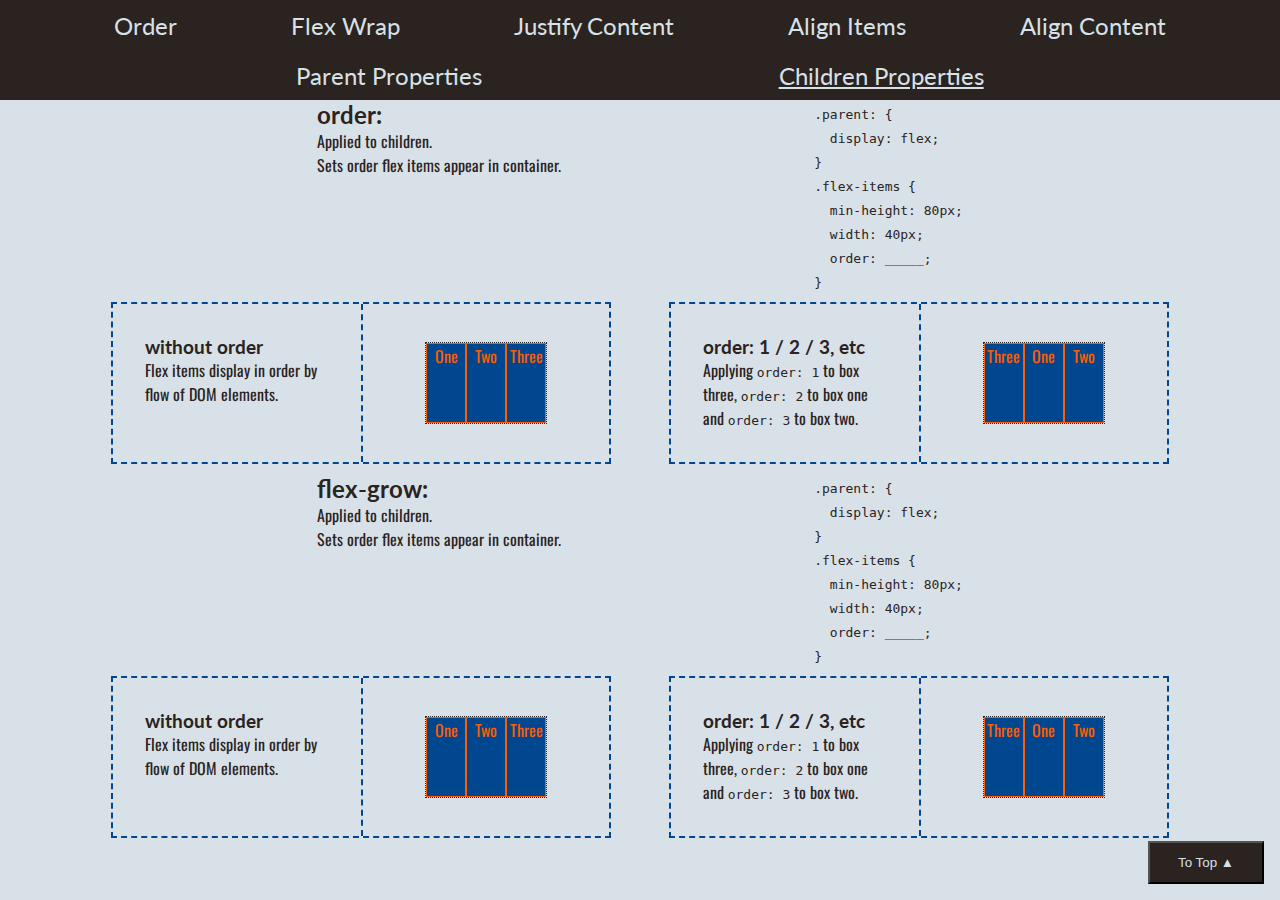
==== children.html @ 6344c392 "Add children page" ====
<!DOCTYPE html>
<html lang="en">

<head>
    <meta charset="UTF-8">
    <meta name="viewport" content="width=device-width, initial-scale=1.0">
    <link rel="stylesheet" href="assets/css/style.css">
    <title>Flexbox Cheatsheet | Children</title>
</head>

<body>
    <header>
        <nav>
            <ul class="nav-links">
                <li><a href="#order">Order</a></li>
                <li><a href="#flex-wrap">Flex Wrap</a></li>
                <li><a href="#justify-content">Justify Content</a></li>
                <li><a href="#align-items">Align Items</a></li>
                <li><a href="#align-content">Align Content</a></li>
            </ul>
            <ul class="nav-links">
                <li><a href="index.html">Parent Properties</a></li>
                <li><a href="children.html" class="active">Children Properties</a></li>
            </ul>
        </nav>
    </header>
    <main>
        <section id="order">
            <div class="layout-container evenly">
                <div>
                    <h2>order:</h2>
                    <p>Applied to children.</p>
                    <p>Sets order flex items appear in container.</p>
                </div>
                <div>
                    <code>
                        .parent: {<br/>
                        &nbsp display: flex;<br/>
                        }<br/>
                        .flex-items {<br/>
                        &nbsp min-height: 80px;<br/>
                        &nbsp width: 40px;<br/>
                        &nbsp order: _____;<br/>
                        }
                    </code>
                </div>
            </div>
            <div class="layout-container evenly">
                <div class="container">
                    <div class="description">
                        <h3>without order</h3>
                        <p>Flex items display in order by flow of DOM elements.</p>
                    </div>
                    <div class="example">
                        <div class="display justify-end">
                            <div class="box">One</div>
                            <div class="box">Two</div>
                            <div class="box">Three</div>
                        </div>
                    </div>
                </div>
                <div class="container">
                    <div class="description">
                        <h3>order: 1 / 2 / 3, etc</h3>
                        <p>Applying <code>order: 1</code> to box three, <code>order: 2</code> to box one and
                            <code>order: 3</code> to box two.</p>
                    </div>
                    <div class="example">
                        <div class="display justify-center">
                            <div class="box order-two">One</div>
                            <div class="box order-three">Two</div>
                            <div class="box order-one">Three</div>
                        </div>
                    </div>
                </div>
            </div>
        </section>
        <section id="flex-grow">
            <div class="layout-container evenly">
                <div>
                    <h2>flex-grow:</h2>
                    <p>Applied to children.</p>
                    <p>Sets order flex items appear in container.</p>
                </div>
                <div>
                    <code>
                        .parent: {<br/>
                        &nbsp display: flex;<br/>
                        }<br/>
                        .flex-items {<br/>
                        &nbsp min-height: 80px;<br/>
                        &nbsp width: 40px;<br/>
                        &nbsp order: _____;<br/>
                        }
                    </code>
                </div>
            </div>
            <div class="layout-container evenly">
                <div class="container">
                    <div class="description">
                        <h3>without order</h3>
                        <p>Flex items display in order by flow of DOM elements.</p>
                    </div>
                    <div class="example">
                        <div class="display justify-end">
                            <div class="box">One</div>
                            <div class="box">Two</div>
                            <div class="box">Three</div>
                        </div>
                    </div>
                </div>
                <div class="container">
                    <div class="description">
                        <h3>order: 1 / 2 / 3, etc</h3>
                        <p>Applying <code>order: 1</code> to box three, <code>order: 2</code> to box one and
                            <code>order: 3</code> to box two.</p>
                    </div>
                    <div class="example">
                        <div class="display justify-center">
                            <div class="box order-two">One</div>
                            <div class="box order-three">Two</div>
                            <div class="box order-one">Three</div>
                        </div>
                    </div>
                </div>
            </div>
        </section>
        <button type="button" id="scroll-up">To Top &#9650;</button>

    </main>
    <script src="assets/js/script.js"></script>

</body>

</html>
---- assets/css/style.css ----
@import url("https://fonts.googleapis.com/css2?family=Lato&family=Oswald&display=swap");

:root {
    --site-black: #2A231F;
    --site-white: #D8E1E7;
    --site-blue: #00478F;
    --site-orange: #FF5D00;
}

* {
    margin: 0;
    padding: 0;
    box-sizing: border-box;
}

body {
    font-family: Oswald, sans-serif;
    background-color: var(--site-white);
    color: var(--site-black);
}

li {
    list-style: none;
}

a {
    text-decoration: none;
    color: inherit;
}

header {
    height: 100px;
    background-color: var(--site-black);
    font-family: Lato, sans-serif;
    font-size: 1.5rem;
}

nav {
    height: 100%;
    width: 100%;
    display: flex;
    flex-direction: column;
    align-items: center;
    justify-content: space-around;
    color: var(--site-white);

}

.nav-links {
    width: inherit;
    display: flex;
    justify-content: space-evenly;
}

.active {
    text-decoration: underline;
}

main {
    display: flex;
    flex-direction: column;
    align-items: center;
}

h1, h2, h3 {
    font-family: Lato, sans-serif;
}

#scroll-up {
    position: fixed;
    bottom: 16px;
    right: 16px;
    padding: 0.75rem 1.75rem;
    color: var(--site-white);
    background-color: var(--site-black);
}

.box {
    min-height: 80px;
    width: 40px;
    background-color: var(--site-blue);
    color: var(--site-orange);
    border: 1px solid var(--site-orange);
    text-align: center;
}

.box-height {
    min-height: 40px;
    max-height: 40px;
}

.box-two {
    min-height: 60px;
}

.box-three {
    min-height: 100px;
}


.container {
    width: 500px;
    display: flex;
    justify-content: space-evenly;
    margin: 10px;
    border: 2px dashed var(--site-blue);
}

.layout-container {
    width: 90vw;
    display: flex;
    flex-wrap: wrap;
    justify-content: space-around;
}

.description {
    padding: 2rem;
    max-width: 250px;
    border-right: 2px dashed var(--site-blue);
}

.example {
    width: 250px;
    padding: 2rem;
    display: flex;
    justify-content: center;
    align-items: center;

}

.bigger {
    height: 160px;
}

.wider {
    width: 180px;
}

.display {
    display: flex;
    border: 1px dotted var(--site-black);
}

.row {
    flex-direction: row;
}

.reverse {
    flex-direction: row-reverse;
}

.col {
    flex-direction: column;
}

.col-reverse {
    flex-direction: column-reverse;
}

.nowrap {
    flex-wrap: nowrap;
}

.wrap {
    flex-wrap: wrap;
}

.wrap-reverse {
    flex-wrap: wrap-reverse;
}

.stretch {
    align-items: stretch;
}

.align-start {
    align-items: flex-start;
}

.align-end {
    align-items: flex-end;
}

.align-center {
    align-items: center;
}

.align-baseline {
    align-items: baseline;
}

.justify-start {
    justify-content: flex-start;
}

.justify-end {
    justify-content: flex-end;
}

.justify-center {
    justify-content: center;
}

.evenly {
    justify-content: space-evenly;
}

.around {
    justify-content: space-around;
}

.between {
    justify-content: space-between;
}

.content-stretch {
    align-content: stretch;
}

.content-start {
    align-content: flex-start;
}

.content-end {
    align-content: flex-end;
}

.content-center {
    align-content: center;
}

.content-between {
    align-content: space-between;
}

.content-around {
    align-content: space-around;
}

.order-one {
    order: 1;
}

.order-two {
    order: 2;
}

.order-three {
    order: 3;
}
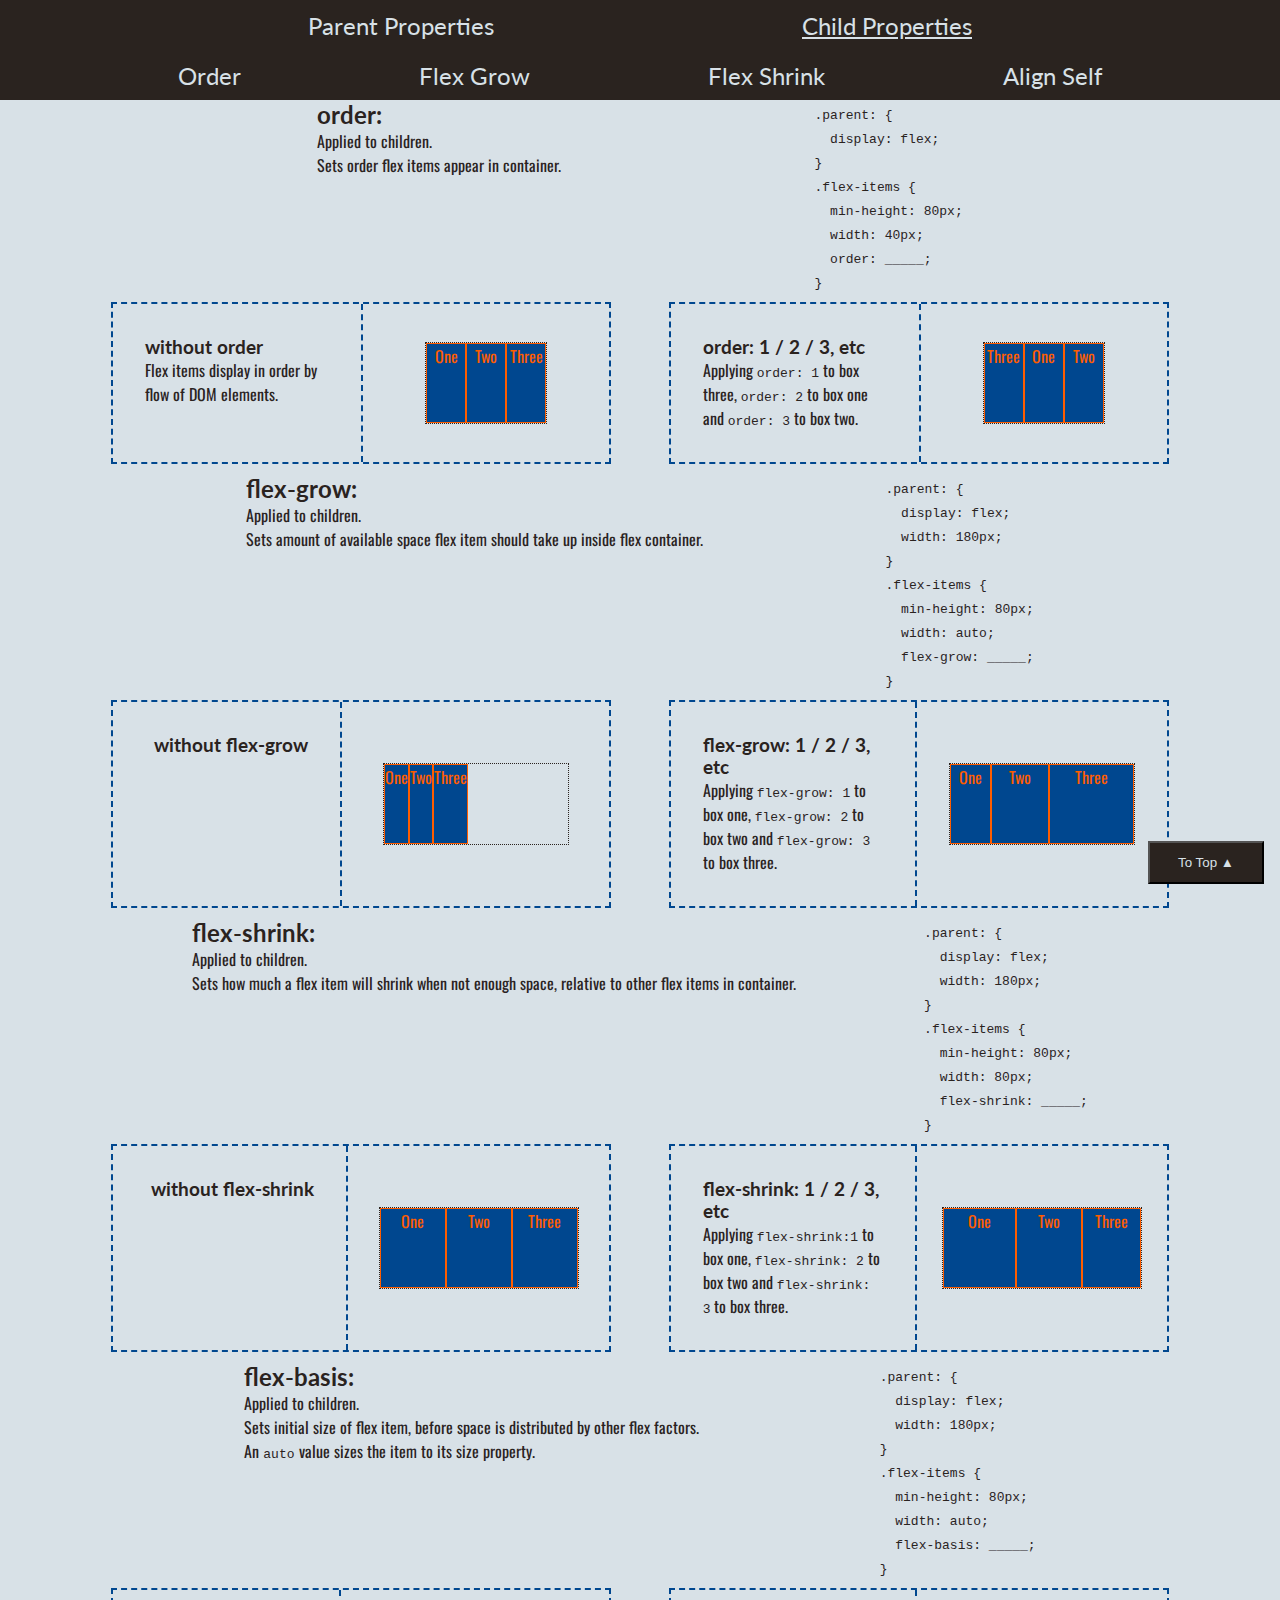
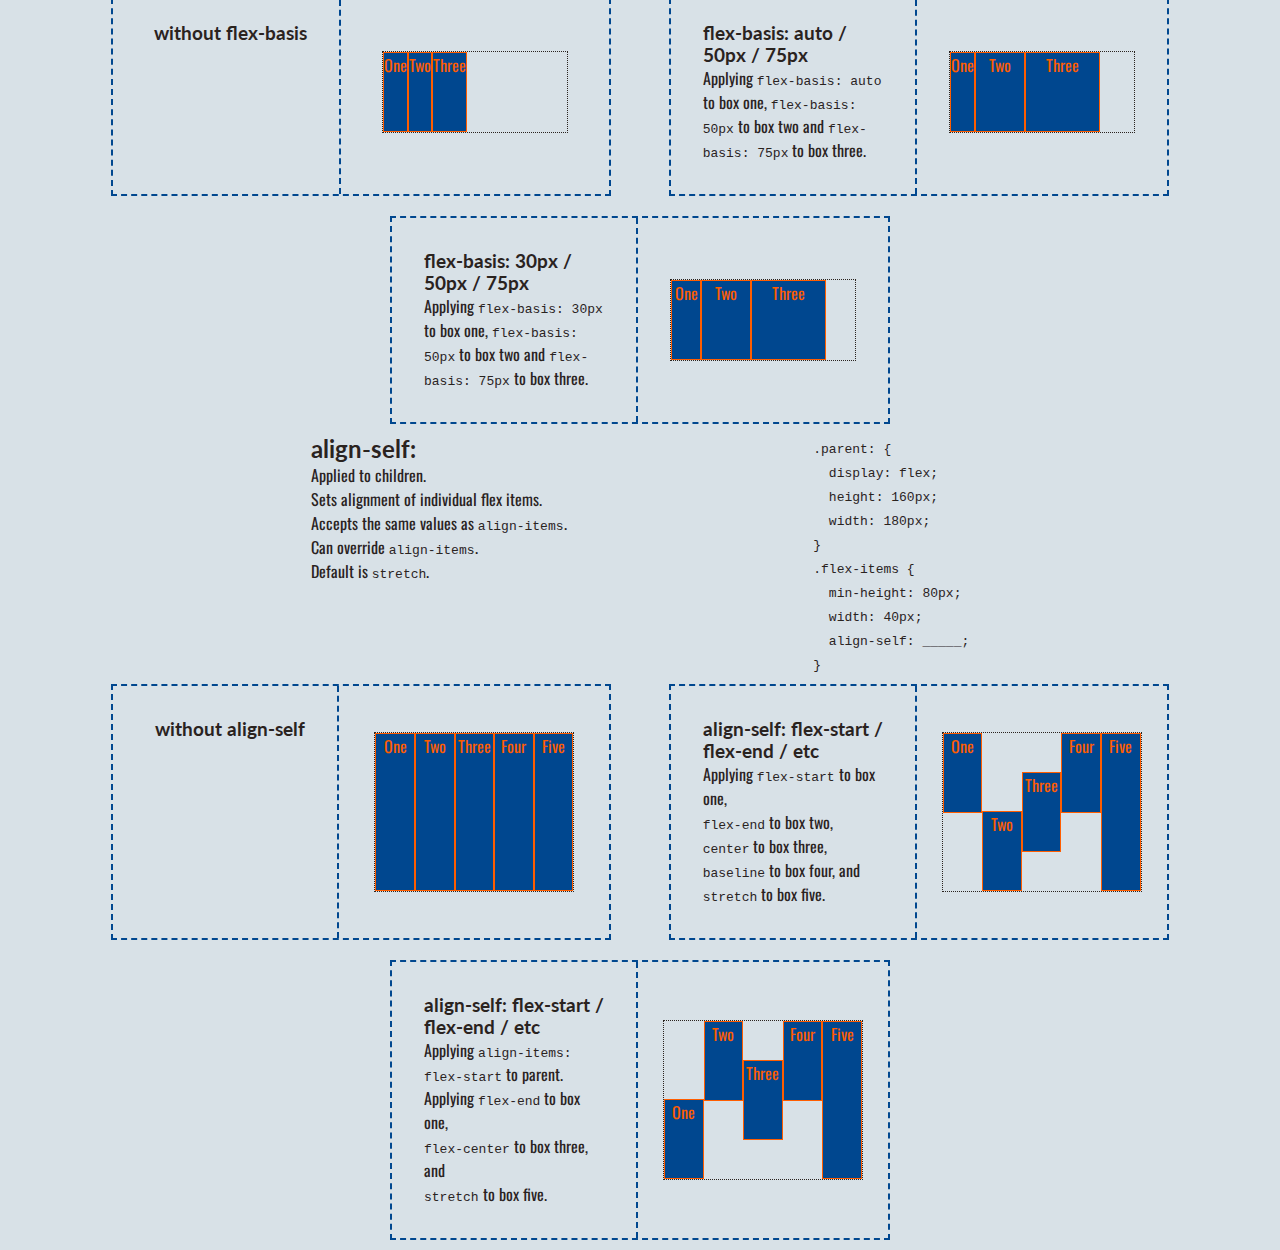
==== commit 6787fd37: "Up to align-self in child props" ====
--- a/children.html
+++ b/children.html
@@ -12,15 +12,14 @@
     <header>
         <nav>
             <ul class="nav-links">
-                <li><a href="#order">Order</a></li>
-                <li><a href="#flex-wrap">Flex Wrap</a></li>
-                <li><a href="#justify-content">Justify Content</a></li>
-                <li><a href="#align-items">Align Items</a></li>
-                <li><a href="#align-content">Align Content</a></li>
+                <li><a href="index.html">Parent Properties</a></li>
+                <li><a href="children.html" class="active">Child Properties</a></li>
             </ul>
             <ul class="nav-links">
-                <li><a href="index.html">Parent Properties</a></li>
-                <li><a href="children.html" class="active">Children Properties</a></li>
+                <li><a href="#order">Order</a></li>
+                <li><a href="#flex-grow">Flex Grow</a></li>
+                <li><a href="#flex-shrink">Flex Shrink</a></li>
+                <li><a href="#align-self">Align Self</a></li>
             </ul>
         </nav>
     </header>
@@ -80,46 +79,241 @@
                 <div>
                     <h2>flex-grow:</h2>
                     <p>Applied to children.</p>
-                    <p>Sets order flex items appear in container.</p>
-                </div>
-                <div>
-                    <code>
-                        .parent: {<br/>
-                        &nbsp display: flex;<br/>
+                    <p>Sets amount of available space flex item should take up inside flex container.</p>
+                </div>
+                <div>
+                    <code>
+                        .parent: {<br/>
+                        &nbsp display: flex;<br/>
+                        &nbsp width: 180px;<br/>
+                        }<br/>
+                        .flex-items {<br/>
+                        &nbsp min-height: 80px;<br/>
+                        &nbsp width: auto;<br/>
+                        &nbsp flex-grow: _____;<br/>
+                        }
+                    </code>
+                </div>
+            </div>
+            <div class="layout-container evenly">
+                <div class="container">
+                    <div class="description">
+                        <h3>without flex-grow</h3>
+                        <p> </p>
+                    </div>
+                    <div class="example">
+                        <div class="display wider">
+                            <div class="box no-width">One</div>
+                            <div class="box no-width">Two</div>
+                            <div class="box no-width">Three</div>
+                        </div>
+                    </div>
+                </div>
+                <div class="container">
+                    <div class="description">
+                        <h3>flex-grow: 1 / 2 / 3, etc</h3>
+                        <p>Applying <code>flex-grow: 1</code> to box one, <code>flex-grow: 2</code> to box two and
+                            <code>flex-grow: 3</code> to box three.</p>
+                    </div>
+                    <div class="example">
+                        <div class="display wider">
+                            <div class="box no-width grow-one">One</div>
+                            <div class="box no-width grow-two">Two</div>
+                            <div class="box no-width grow-three">Three</div>
+                        </div>
+                    </div>
+                </div>
+            </div>
+        </section>
+        <section id="flex-shrink">
+            <div class="layout-container evenly">
+                <div>
+                    <h2>flex-shrink:</h2>
+                    <p>Applied to children.</p>
+                    <p>Sets how much a flex item will shrink when not enough space, relative to other flex items in container.</p>
+                </div>
+                <div>
+                    <code>
+                        .parent: {<br/>
+                        &nbsp display: flex;<br/>
+                        &nbsp width: 180px;<br/>
+                        }<br/>
+                        .flex-items {<br/>
+                        &nbsp min-height: 80px;<br/>
+                        &nbsp width: 80px;<br/>
+                        &nbsp flex-shrink: _____;<br/>
+                        }
+                    </code>
+                </div>
+            </div>
+            <div class="layout-container evenly">
+                <div class="container">
+                    <div class="description">
+                        <h3>without flex-shrink</h3>
+                    </div>
+                    <div class="example">
+                        <div class="display wider">
+                            <div class="box twice-width">One</div>
+                            <div class="box twice-width">Two</div>
+                            <div class="box twice-width">Three</div>
+                        </div>
+                    </div>
+                </div>
+                <div class="container">
+                    <div class="description">
+                        <h3>flex-shrink: 1 / 2 / 3, etc</h3>
+                        <p>Applying <code>flex-shrink:1</code> to box one, <code>flex-shrink: 2</code> to box two and
+                            <code>flex-shrink: 3</code> to box three.</p>
+                    </div>
+                    <div class="example">
+                        <div class="display wider">
+                            <div class="box twice-width shrink-one">One</div>
+                            <div class="box twice-width shrink-two">Two</div>
+                            <div class="box twice-width shrink-three">Three</div>
+                        </div>
+                    </div>
+                </div>
+            </div>
+        </section>
+        <section id="flex-basis">
+            <div class="layout-container evenly">
+                <div>
+                    <h2>flex-basis:</h2>
+                    <p>Applied to children.</p>
+                    <p>Sets initial size of flex item, before space is distributed by other flex factors.</p>
+                    <p>An <code>auto</code> value sizes the item to its size property.</p>
+                </div>
+                <div>
+                    <code>
+                        .parent: {<br/>
+                        &nbsp display: flex;<br/>
+                        &nbsp width: 180px;<br/>
+                        }<br/>
+                        .flex-items {<br/>
+                        &nbsp min-height: 80px;<br/>
+                        &nbsp width: auto;<br/>
+                        &nbsp flex-basis: _____;<br/>
+                        }
+                    </code>
+                </div>
+            </div>
+            <div class="layout-container evenly">
+                <div class="container">
+                    <div class="description">
+                        <h3>without flex-basis</h3>
+                    </div>
+                    <div class="example">
+                        <div class="display wider">
+                            <div class="box no-width">One</div>
+                            <div class="box no-width">Two</div>
+                            <div class="box no-width">Three</div>
+                        </div>
+                    </div>
+                </div>
+                <div class="container">
+                    <div class="description">
+                        <h3>flex-basis: auto / 50px / 75px</h3>
+                        <p>Applying <code>flex-basis: auto</code> to box one, <code>flex-basis: 50px</code> to box two and
+                            <code>flex-basis: 75px</code> to box three.</p>
+                    </div>
+                    <div class="example">
+                        <div class="display wider">
+                            <div class="box no-width basis-auto">One</div>
+                            <div class="box no-width basis-two">Two</div>
+                            <div class="box no-width basis-three">Three</div>
+                        </div>
+                    </div>
+                </div>
+                <div class="container">
+                    <div class="description">
+                        <h3>flex-basis: 30px / 50px / 75px</h3>
+                        <p>Applying <code>flex-basis: 30px</code> to box one, <code>flex-basis: 50px</code> to box two and
+                            <code>flex-basis: 75px</code> to box three.</p>
+                    </div>
+                    <div class="example">
+                        <div class="display wider">
+                            <div class="box no-width basis-one">One</div>
+                            <div class="box no-width basis-two">Two</div>
+                            <div class="box no-width basis-three">Three</div>
+                        </div>
+                    </div>
+                </div>
+            </div>
+        </section>
+        <section id="align-self">
+            <div class="layout-container evenly">
+                <div>
+                    <h2>align-self:</h2>
+                    <p>Applied to children.</p>
+                    <p>Sets alignment of individual flex items.</p>
+                    <p>Accepts the same values as <code>align-items</code>.</p>
+                    <p>Can override <code>align-items</code>.</p>
+                    <p>Default is <code>stretch</code>.</p>
+                </div>
+                <div>
+                    <code>
+                        .parent: {<br/>
+                        &nbsp display: flex;<br/>
+                        &nbsp height: 160px;<br/>
+                        &nbsp width: 180px;<br/>
                         }<br/>
                         .flex-items {<br/>
                         &nbsp min-height: 80px;<br/>
                         &nbsp width: 40px;<br/>
-                        &nbsp order: _____;<br/>
-                        }
-                    </code>
-                </div>
-            </div>
-            <div class="layout-container evenly">
-                <div class="container">
-                    <div class="description">
-                        <h3>without order</h3>
-                        <p>Flex items display in order by flow of DOM elements.</p>
-                    </div>
-                    <div class="example">
-                        <div class="display justify-end">
+                        &nbsp align-self: _____;<br/>
+                        }
+                    </code>
+                </div>
+            </div>
+            <div class="layout-container evenly">
+                <div class="container">
+                    <div class="description">
+                        <h3>without align-self</h3>
+                    </div>
+                    <div class="example">
+                        <div class="display bigger wider">
                             <div class="box">One</div>
                             <div class="box">Two</div>
                             <div class="box">Three</div>
-                        </div>
-                    </div>
-                </div>
-                <div class="container">
-                    <div class="description">
-                        <h3>order: 1 / 2 / 3, etc</h3>
-                        <p>Applying <code>order: 1</code> to box three, <code>order: 2</code> to box one and
-                            <code>order: 3</code> to box two.</p>
-                    </div>
-                    <div class="example">
-                        <div class="display justify-center">
-                            <div class="box order-two">One</div>
-                            <div class="box order-three">Two</div>
-                            <div class="box order-one">Three</div>
+                            <div class="box">Four</div>
+                            <div class="box">Five</div>
+                        </div>
+                    </div>
+                </div>
+                <div class="container">
+                    <div class="description">
+                        <h3>align-self: flex-start / flex-end / etc</h3>
+                        <p>Applying <code>flex-start</code> to box one,<br/>
+                            <code>flex-end</code> to box two,<br/>
+                            <code>center</code> to box three, <br/>
+                            <code>baseline</code> to box four, and<br/>
+                            <code>stretch</code> to box five.</p>
+                    </div>
+                    <div class="example">
+                        <div class="display bigger wider">
+                            <div class="box self-start">One</div>
+                            <div class="box self-end">Two</div>
+                            <div class="box self-center">Three</div>
+                            <div class="box self-baseline">Four</div>
+                            <div class="box self-stretch">Five</div>
+                        </div>
+                    </div>
+                </div>
+                <div class="container">
+                    <div class="description">
+                        <h3>align-self: flex-start / flex-end / etc</h3>
+                        <p>Applying <code>align-items: flex-start</code> to parent.</p>
+                        <p>Applying <code>flex-end</code> to box one,<br/>
+                            <code>flex-center</code> to box three, and<br/>
+                            <code>stretch</code> to box five.</p>
+                    </div>
+                    <div class="example">
+                        <div class="display align-start bigger wider">
+                            <div class="box self-end">One</div>
+                            <div class="box">Two</div>
+                            <div class="box self-center">Three</div>
+                            <div class="box">Four</div>
+                            <div class="box self-stretch">Five</div>
                         </div>
                     </div>
                 </div>
--- a/assets/css/style.css
+++ b/assets/css/style.css
@@ -97,6 +97,13 @@
     min-height: 100px;
 }
 
+.no-width {
+    width: auto;
+}
+
+.twice-width {
+    width: 80px
+}
 
 .container {
     width: 500px;
@@ -133,7 +140,7 @@
 }
 
 .wider {
-    width: 180px;
+    width: 200px;
 }
 
 .display {
@@ -247,4 +254,64 @@
 
 .order-three {
     order: 3;
+}
+
+.grow-one {
+    flex-grow: 1;
+}
+
+.grow-two {
+    flex-grow: 2;
+}
+
+.grow-three {
+    flex-grow: 3;
+}
+
+.basis-auto {
+    flex-basis: auto;
+}
+
+.basis-one {
+    flex-basis: 30px;
+}
+
+.basis-two {
+    flex-basis: 50px;
+}
+
+.basis-three {
+    flex-basis: 75px;
+}
+
+.shrink-one {
+    flex-shrink: 1;
+}
+
+.shrink-two {
+    flex-shrink: 2;
+}
+
+.shrink-three {
+    flex-shrink: 3;
+}
+
+.self-start {
+    align-self: flex-start;
+}
+
+.self-end {
+    align-self: flex-end;
+}
+
+.self-center {
+    align-self: center;
+}
+
+.self-baseline {
+    align-self: baseline;
+}
+
+.self-stretch {
+    align-self: stretch;
 }